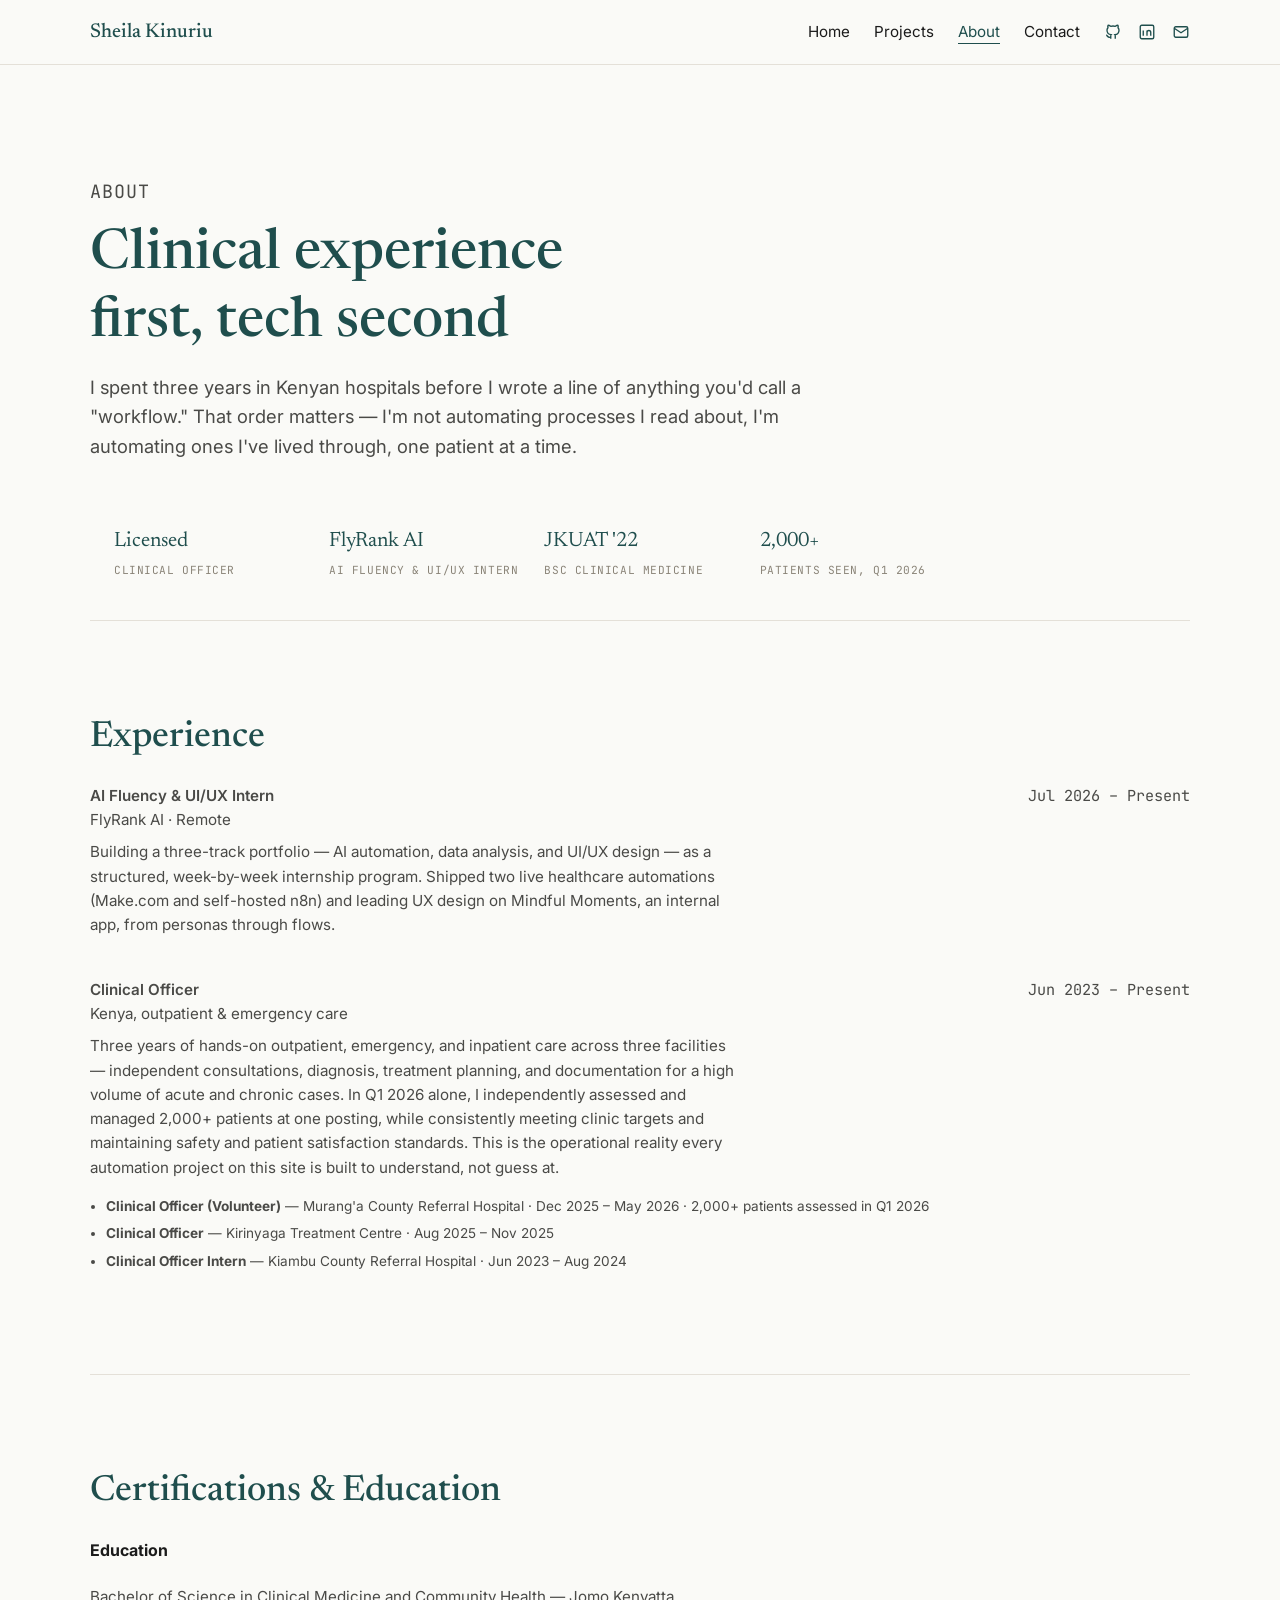
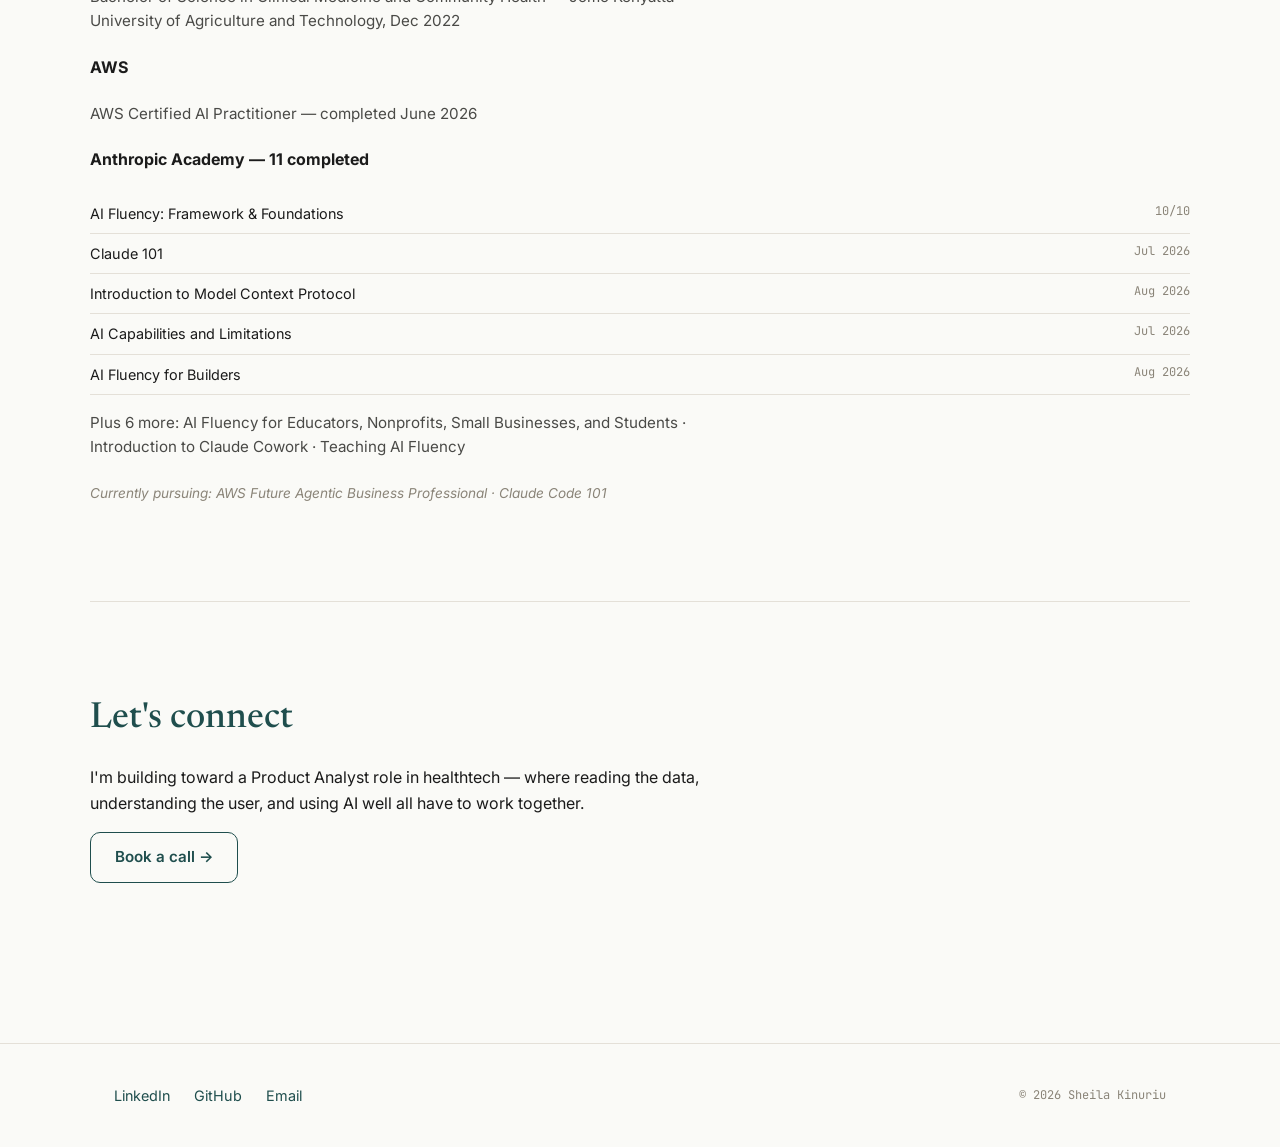
==== about.html @ 369dfc83 "Highlight 2,000+ patients stat on About page" ====
<!DOCTYPE html>
<html lang="en">
<head>
  <meta charset="UTF-8">
  <meta name="viewport" content="width=device-width, initial-scale=1.0">
  <title>About — Sheila Kinuriu</title>
  <meta name="description" content="Licensed Clinical Officer turned Product Analyst in training — building at the intersection of healthcare, data, and AI.">

  <link rel="icon" type="image/svg+xml" href="favicon.svg">

  <link rel="preconnect" href="https://fonts.googleapis.com">
  <link rel="preconnect" href="https://fonts.gstatic.com" crossorigin>
  <link href="https://fonts.googleapis.com/css2?family=Newsreader:ital,wght@0,400;0,500;0,600;1,400&family=Inter:wght@400;500;600&family=JetBrains+Mono:wght@400;500&display=swap" rel="stylesheet">

  <link rel="stylesheet" href="style.css">
</head>
<body>

  <header class="site-header">
    <nav class="nav container">
      <a href="index.html" class="wordmark">Sheila Kinuriu</a>
      <div class="nav-right">
        <ul class="nav-links">
          <li><a href="index.html">Home</a></li>
          <li><a href="projects.html">Projects</a></li>
          <li><a href="about.html" aria-current="page">About</a></li>
          <li><a href="contact.html">Contact</a></li>
        </ul>
        <div class="nav-social">
          <a href="https://github.com/kinuriu" aria-label="GitHub" target="_blank" rel="noopener">
            <svg viewBox="0 0 24 24" fill="none" stroke="currentColor" stroke-width="1.8"><path d="M9 19c-4.3 1.4-4.3-2.5-6-3m12 5v-3.5c0-1 .1-1.4-.5-2 2.8-.3 5.5-1.4 5.5-6a4.6 4.6 0 0 0-1.3-3.2 4.2 4.2 0 0 0-.1-3.2s-1.1-.3-3.5 1.3a12.3 12.3 0 0 0-6.2 0C6.5 2.8 5.4 3.1 5.4 3.1a4.2 4.2 0 0 0-.1 3.2A4.6 4.6 0 0 0 4 9.5c0 4.6 2.7 5.7 5.5 6-.6.6-.6 1.2-.5 2V21"/></svg>
          </a>
          <a href="https://www.linkedin.com/in/sheilanduta/" aria-label="LinkedIn" target="_blank" rel="noopener">
            <svg viewBox="0 0 24 24" fill="none" stroke="currentColor" stroke-width="1.8"><rect x="3" y="3" width="18" height="18" rx="2"/><path d="M7 10v7M7 7v.01M12 17v-4.5a2.5 2.5 0 0 1 5 0V17M12 10v7"/></svg>
          </a>
          <a href="mailto:sheilakinuriu@gmail.com" aria-label="Email">
            <svg viewBox="0 0 24 24" fill="none" stroke="currentColor" stroke-width="1.8"><rect x="3" y="5" width="18" height="14" rx="2"/><path d="m3 7 9 6 9-6"/></svg>
          </a>
        </div>
      </div>
    </nav>
  </header>

  <main>

    <!-- ============ INTRO ============ -->
    <section class="hero container">
      <p class="kicker">About</p>
      <h1>Clinical experience first, tech second</h1>
      <p>I spent three years in Kenyan hospitals before I wrote a line of anything you'd call a "workflow." That order matters — I'm not automating processes I read about, I'm automating ones I've lived through, one patient at a time.</p>
    </section>

    <!-- ============ STAT STRIP ============ -->
    <section class="container">
      <div class="stat-strip">
        <div class="stat-item">
          <p class="stat-value">Licensed</p>
          <p class="stat-label">Clinical Officer</p>
        </div>
        <div class="stat-item">
          <p class="stat-value">FlyRank AI</p>
          <p class="stat-label">AI Fluency &amp; UI/UX Intern</p>
        </div>
        <div class="stat-item">
          <p class="stat-value">JKUAT '22</p>
          <p class="stat-label">BSc Clinical Medicine</p>
        </div>
        <div class="stat-item">
          <p class="stat-value">2,000+</p>
          <p class="stat-label">Patients seen, Q1 2026</p>
        </div>
      </div>
    </section>

    <hr class="section-divider container">

    <!-- ============ EXPERIENCE ============ -->
    <section class="section container" id="experience">
      <h2>Experience</h2>

      <div class="exp-item">
        <div class="exp-header">
          <div>
            <p class="exp-role">AI Fluency &amp; UI/UX Intern</p>
            <p class="exp-org">FlyRank AI · Remote</p>
          </div>
          <p class="exp-dates">Jul 2026 – Present</p>
        </div>
        <p>Building a three-track portfolio — AI automation, data analysis, and UI/UX design — as a structured, week-by-week internship program. Shipped two live healthcare automations (Make.com and self-hosted n8n) and leading UX design on Mindful Moments, an internal app, from personas through flows.</p>
      </div>

      <div class="exp-item">
        <div class="exp-header">
          <div>
            <p class="exp-role">Clinical Officer</p>
            <p class="exp-org">Kenya, outpatient &amp; emergency care</p>
          </div>
          <p class="exp-dates">Jun 2023 – Present</p>
        </div>
        <p>Three years of hands-on outpatient, emergency, and inpatient care across three facilities — independent consultations, diagnosis, treatment planning, and documentation for a high volume of acute and chronic cases. In Q1 2026 alone, I independently assessed and managed 2,000+ patients at one posting, while consistently meeting clinic targets and maintaining safety and patient satisfaction standards. This is the operational reality every automation project on this site is built to understand, not guess at.</p>
        <ul class="exp-postings">
          <li><strong>Clinical Officer (Volunteer)</strong> — Murang'a County Referral Hospital · Dec 2025 – May 2026 · 2,000+ patients assessed in Q1 2026</li>
          <li><strong>Clinical Officer</strong> — Kirinyaga Treatment Centre · Aug 2025 – Nov 2025</li>
          <li><strong>Clinical Officer Intern</strong> — Kiambu County Referral Hospital · Jun 2023 – Aug 2024</li>
        </ul>
      </div>
    </section>

    <hr class="section-divider container">

    <!-- ============ CERTIFICATIONS ============ -->
    <section class="section container" id="certifications">
      <h2>Certifications &amp; Education</h2>

      <div class="case-block">
        <h4>Education</h4>
        <p>Bachelor of Science in Clinical Medicine and Community Health — Jomo Kenyatta University of Agriculture and Technology, Dec 2022</p>
      </div>

      <div class="case-block">
        <h4>AWS</h4>
        <p>AWS Certified AI Practitioner — completed June 2026</p>
      </div>

      <div class="case-block">
        <h4>Anthropic Academy — 11 completed</h4>
        <ul class="cert-list">
          <li><span>AI Fluency: Framework &amp; Foundations</span><span>10/10</span></li>
          <li><span>Claude 101</span><span>Jul 2026</span></li>
          <li><span>Introduction to Model Context Protocol</span><span>Aug 2026</span></li>
          <li><span>AI Capabilities and Limitations</span><span>Jul 2026</span></li>
          <li><span>AI Fluency for Builders</span><span>Aug 2026</span></li>
        </ul>
        <p class="cert-more">Plus 6 more: AI Fluency for Educators, Nonprofits, Small Businesses, and Students · Introduction to Claude Cowork · Teaching AI Fluency</p>
      </div>

      <p class="cert-pending">Currently pursuing: AWS Future Agentic Business Professional · Claude Code 101</p>
    </section>

    <hr class="section-divider container">

    <!-- ============ CONTACT PREVIEW ============ -->
    <section class="section container">
      <h2>Let's connect</h2>
      <p>I'm building toward a Product Analyst role in healthtech — where reading the data, understanding the user, and using AI well all have to work together.</p>
      <a href="contact.html" class="btn btn-secondary" style="margin-top: 1rem;">Book a call →</a>
    </section>

  </main>

  <footer class="site-footer">
    <div class="container">
      <div class="footer-links">
        <a href="https://www.linkedin.com/in/sheilanduta/">LinkedIn</a>
        <a href="https://github.com/kinuriu">GitHub</a>
        <a href="mailto:sheilakinuriu@gmail.com">Email</a>
      </div>
      <span class="footer-note">© 2026 Sheila Kinuriu</span>
    </div>
  </footer>

</body>
</html>
---- style.css ----
/* =========================================================
   1. DESIGN TOKENS
   These are the "decide once" values from the identity kit.
   Every color, font, and spacing value used anywhere on the
   site should trace back to one of these. If you ever want
   to retheme, you only touch this block.
   ========================================================= */
:root {
  /* Color */
  --color-main:     #1F4E4D; /* Deep Clinical Teal — headings, links, key UI */
  --color-text:      #1B1B1B; /* near-black, warm — body text */
  --color-bg:        #FAFAF7; /* near-white, warm — page background, cards */
  --color-accent:    #C9A227; /* Muted Gold — ONE thing at a time, never a fill */
  --color-divider:   #E4E0D8; /* warm grey — borders, dividers */
  --color-bg-raised: #FFFFFF; /* slightly lifted surface for cards on --color-bg */

  /* Type */
  --font-heading: 'Newsreader', Georgia, serif;
  --font-body:    'Inter', -apple-system, sans-serif;
  --font-mono:    'JetBrains Mono', monospace;

  /* Spacing scale (multiples of 4px keeps rhythm consistent) */
  --space-1: 0.5rem;
  --space-2: 1rem;
  --space-3: 1.5rem;
  --space-4: 2.5rem;
  --space-5: 4rem;
  --space-6: 6rem;

  /* Layout */
  --max-width: 1100px;
  --radius: 10px;
}

/* =========================================================
   2. RESET
   A small reset, not a framework reset — just enough to stop
   browsers' default spacing/sizing from fighting the tokens.
   ========================================================= */
* {
  box-sizing: border-box;
}

html {
  scroll-behavior: smooth;
}

body, h1, h2, h3, p, ul, figure {
  margin: 0;
}

img {
  max-width: 100%;
  display: block;
}

ul {
  padding: 0;
  list-style: none;
}

a {
  color: inherit;
  text-decoration: none;
}

/* Respect users who've asked for less motion */
@media (prefers-reduced-motion: reduce) {
  html {
    scroll-behavior: auto;
  }
  * {
    animation: none !important;
    transition: none !important;
  }
}

/* =========================================================
   3. BASE TYPOGRAPHY
   ========================================================= */
body {
  font-family: var(--font-body);
  color: var(--color-text);
  background: var(--color-bg);
  line-height: 1.6;
  font-size: 1rem;
}

h1, h2, h3 {
  font-family: var(--font-heading);
  color: var(--color-main);
  line-height: 1.2;
  font-weight: 500;
}

h1 {
  font-size: clamp(2.25rem, 5vw, 3.5rem);
}

h2 {
  font-size: clamp(1.5rem, 3vw, 2.25rem);
  margin-bottom: var(--space-3);
}

h3 {
  font-size: 1.25rem;
  margin-bottom: var(--space-1);
}

p {
  max-width: 65ch; /* keeps body text readable, never full-bleed */
}

/* The mono face is used sparingly, per the identity kit:
   data labels, kickers, status text — never full paragraphs. */
.kicker {
  font-family: var(--font-mono);
  font-size: 0.75rem;
  letter-spacing: 0.06em;
  text-transform: uppercase;
  color: var(--color-main);
}

/* =========================================================
   4. LAYOUT HELPERS
   ========================================================= */
.container {
  max-width: var(--max-width);
  margin: 0 auto;
  padding: 0 var(--space-3);
}

.section {
  padding: var(--space-6) 0;
}

.section-divider {
  border: none;
  border-top: 1px solid var(--color-divider);
}

/* =========================================================
   5. NAV
   ========================================================= */
.site-header {
  border-bottom: 1px solid var(--color-divider);
  background: var(--color-bg);
}

.nav {
  display: flex;
  align-items: center;
  justify-content: space-between;
  padding: var(--space-2) 0;
  flex-wrap: wrap;
  gap: var(--space-2);
}

.nav-right {
  display: flex;
  align-items: center;
  gap: var(--space-3);
  flex-wrap: wrap;
}

.nav-social {
  display: flex;
  align-items: center;
  gap: var(--space-2);
}

.nav-social a {
  color: var(--color-main);
  display: inline-flex;
  transition: color 0.15s ease;
}

.nav-social a:hover,
.nav-social a:focus-visible {
  color: var(--color-accent);
}

.nav-social svg {
  width: 18px;
  height: 18px;
}

.wordmark {
  font-family: var(--font-heading);
  font-weight: 500;
  font-size: 1.25rem;
  color: var(--color-main);
}

.nav-links {
  display: flex;
  gap: var(--space-3);
  flex-wrap: wrap;
}

.nav-links a {
  font-size: 0.95rem;
  padding-bottom: 2px;
  border-bottom: 1px solid transparent;
  transition: border-color 0.15s ease;
}

.nav-links a:hover,
.nav-links a:focus-visible {
  border-bottom-color: var(--color-accent);
}

.nav-links a[aria-current="page"] {
  color: var(--color-main);
  border-bottom-color: var(--color-main);
}

/* =========================================================
   6. BUTTONS / CTAs
   The main color does the work here — gold is reserved for
   the one-at-a-time accent, never a button fill.
   ========================================================= */
.btn {
  display: inline-flex;
  align-items: center;
  gap: var(--space-1);
  font-family: var(--font-body);
  font-weight: 600;
  font-size: 0.95rem;
  padding: 0.75rem 1.5rem;
  border-radius: var(--radius);
  border: 1px solid var(--color-main);
  transition: background-color 0.15s ease, color 0.15s ease;
}

.btn-primary {
  background: var(--color-main);
  color: var(--color-bg);
}

.btn-primary:hover,
.btn-primary:focus-visible {
  background: #163938; /* slightly darker teal, no new token needed */
}

.btn-secondary {
  background: transparent;
  color: var(--color-main);
}

.btn-secondary:hover,
.btn-secondary:focus-visible {
  background: var(--color-divider);
}

/* =========================================================
   7. CARDS
   ========================================================= */
.card {
  background: var(--color-bg-raised);
  border: 1px solid var(--color-divider);
  border-radius: var(--radius);
  padding: var(--space-3);
  display: flex;
  flex-direction: column;
  gap: var(--space-1);
  height: 100%;
}

.card h3 {
  color: var(--color-text);
}

.card p {
  color: #4A4A47;
  font-size: 0.95rem;
}

.card-link {
  margin-top: auto;
  font-weight: 600;
  color: var(--color-main);
  font-size: 0.9rem;
}

.card-link::after {
  content: " →";
}

/* =========================================================
   8. STATUS PILLS
   The one recurring "signature" device on the site: an honest,
   clinical-looking status readout on every project, in mono.
   ========================================================= */
.status {
  display: inline-flex;
  align-items: center;
  gap: 0.4em;
  font-family: var(--font-mono);
  font-size: 0.7rem;
  letter-spacing: 0.06em;
  text-transform: uppercase;
}

.status::before {
  content: "";
  width: 7px;
  height: 7px;
  border-radius: 50%;
}

.status-live {
  color: var(--color-main);
}
.status-live::before {
  background: var(--color-main);
}

.status-progress {
  color: #8A8478;
}
.status-progress::before {
  background: #C7C1B4;
}

/* =========================================================
   9. PROJECT TRACKS
   Each track pairs its "what/why" with the actual proof —
   context on the left, the live card on the right. Keeps the
   homepage from saying the same thing twice.
   ========================================================= */
.section-intro {
  color: #4A4A47;
  max-width: 60ch;
  margin-bottom: var(--space-4);
}

.track {
  display: grid;
  grid-template-columns: 1fr 1.3fr;
  gap: var(--space-4);
  align-items: start;
  padding: var(--space-3) 0;
}

.track-header h3 {
  color: var(--color-main);
}

.track-header p {
  color: #4A4A47;
  font-size: 0.95rem;
}

.track-divider {
  border: none;
  border-top: 1px solid var(--color-divider);
}

.track-cards {
  display: flex;
  flex-direction: column;
  gap: var(--space-2);
}

.track-cards .card {
  height: auto;
}

@media (max-width: 800px) {
  .track {
    grid-template-columns: 1fr;
  }
}

/* =========================================================
   9b. CASE STUDY BLOCKS
   Used on individual project pages (e.g. ai-fluency.html) to
   break a case study into scannable problem/approach/outcome
   chunks instead of one long paragraph.
   ========================================================= */
.case-grid {
  display: grid;
  grid-template-columns: 1fr 1fr;
  gap: var(--space-3);
  margin: var(--space-3) 0 var(--space-3);
}

.case-block h3 {
  font-size: 1.05rem;
}

.case-block p {
  color: #4A4A47;
  font-size: 0.95rem;
}

.case-stack {
  font-size: 0.9rem;
  color: #4A4A47;
  margin-bottom: var(--space-3);
}

@media (max-width: 800px) {
  .case-grid {
    grid-template-columns: 1fr;
  }
}

/* =========================================================
   9c. ABOUT PAGE: STATS, EXPERIENCE, CERTIFICATIONS
   ========================================================= */
.stat-strip {
  display: grid;
  grid-template-columns: repeat(5, 1fr);
  gap: var(--space-3);
  padding-bottom: var(--space-4);
}

.stat-value {
  font-family: var(--font-heading);
  font-size: 1.3rem;
  color: var(--color-main);
  margin-bottom: 0.2rem;
}

.stat-label {
  font-family: var(--font-mono);
  font-size: 0.7rem;
  letter-spacing: 0.05em;
  text-transform: uppercase;
  color: #8A8478;
}

@media (max-width: 900px) {
  .stat-strip {
    grid-template-columns: repeat(3, 1fr);
    row-gap: var(--space-3);
  }
}

@media (max-width: 560px) {
  .stat-strip {
    grid-template-columns: repeat(2, 1fr);
  }
}

.exp-item {
  margin-bottom: var(--space-4);
}

.exp-item:last-child {
  margin-bottom: 0;
}

.exp-header {
  display: flex;
  justify-content: space-between;
  align-items: baseline;
  flex-wrap: wrap;
  gap: var(--space-1);
  margin-bottom: var(--space-1);
}

.exp-role {
  font-weight: 600;
  color: var(--color-text);
}

.exp-org {
  font-size: 0.9rem;
  color: var(--color-main);
}

.exp-dates {
  font-family: var(--font-mono);
  font-size: 0.75rem;
  color: #8A8478;
  white-space: nowrap;
}

.exp-item p {
  color: #4A4A47;
  font-size: 0.95rem;
}

.exp-postings {
  margin-top: var(--space-2);
  padding-left: var(--space-2);
  font-size: 0.85rem;
  color: #4A4A47;
}

.exp-postings li {
  list-style: disc;
  margin-bottom: 0.35rem;
}

.cert-list {
  margin-top: var(--space-1);
}

.cert-list li {
  display: flex;
  justify-content: space-between;
  gap: var(--space-2);
  padding: 0.5rem 0;
  border-bottom: 1px solid var(--color-divider);
  font-size: 0.9rem;
}

.cert-list li span:last-child {
  font-family: var(--font-mono);
  font-size: 0.75rem;
  color: #8A8478;
  white-space: nowrap;
}

.cert-more {
  font-size: 0.85rem;
  color: #8A8478;
  margin-top: var(--space-2);
}

.cert-pending {
  font-size: 0.85rem;
  color: #8A8478;
  font-style: italic;
  margin-top: var(--space-3);
}

/* =========================================================
   10. GRID
   ========================================================= */
.grid-3 {
  display: grid;
  grid-template-columns: repeat(3, 1fr);
  gap: var(--space-3);
}

@media (max-width: 800px) {
  .grid-3 {
    grid-template-columns: 1fr;
  }
}

/* =========================================================
   10. HERO
   ========================================================= */
.hero {
  padding: var(--space-6) 0 var(--space-5);
  text-align: left;
}

.hero .kicker {
  margin-bottom: var(--space-2);
}

.hero h1 {
  max-width: 16ch;
}

.hero p {
  margin-top: var(--space-2);
  font-size: 1.15rem;
  color: #4A4A47;
}

.hero-cta {
  margin-top: var(--space-3);
  display: flex;
  gap: var(--space-2);
  flex-wrap: wrap;
}

/* Subtle entrance motion — the site-wide prefers-reduced-motion
   rule in section 2 already disables all animation for anyone
   who's asked for less, so this needs no separate fallback. */
@keyframes fade-up {
  from {
    opacity: 0;
    transform: translateY(14px);
  }
  to {
    opacity: 1;
    transform: none;
  }
}

.hero .kicker,
.hero h1,
.hero p,
.hero-cta {
  animation: fade-up 0.7s ease both;
}

.hero h1   { animation-delay: 0.08s; }
.hero p    { animation-delay: 0.18s; }
.hero-cta  { animation-delay: 0.28s; }

/* =========================================================
   11. FOOTER
   ========================================================= */
.site-footer {
  border-top: 1px solid var(--color-divider);
  padding: var(--space-4) 0;
  margin-top: var(--space-5);
}

.site-footer .container {
  display: flex;
  justify-content: space-between;
  align-items: center;
  flex-wrap: wrap;
  gap: var(--space-2);
}

.footer-links {
  display: flex;
  gap: var(--space-3);
}

.footer-links a {
  font-size: 0.9rem;
  color: var(--color-main);
}

.footer-note {
  font-family: var(--font-mono);
  font-size: 0.75rem;
  color: #8A8478;
}

/* Keyboard focus should always be visible — accessibility floor */
a:focus-visible,
button:focus-visible {
  outline: 2px solid var(--color-accent);
  outline-offset: 2px;
}
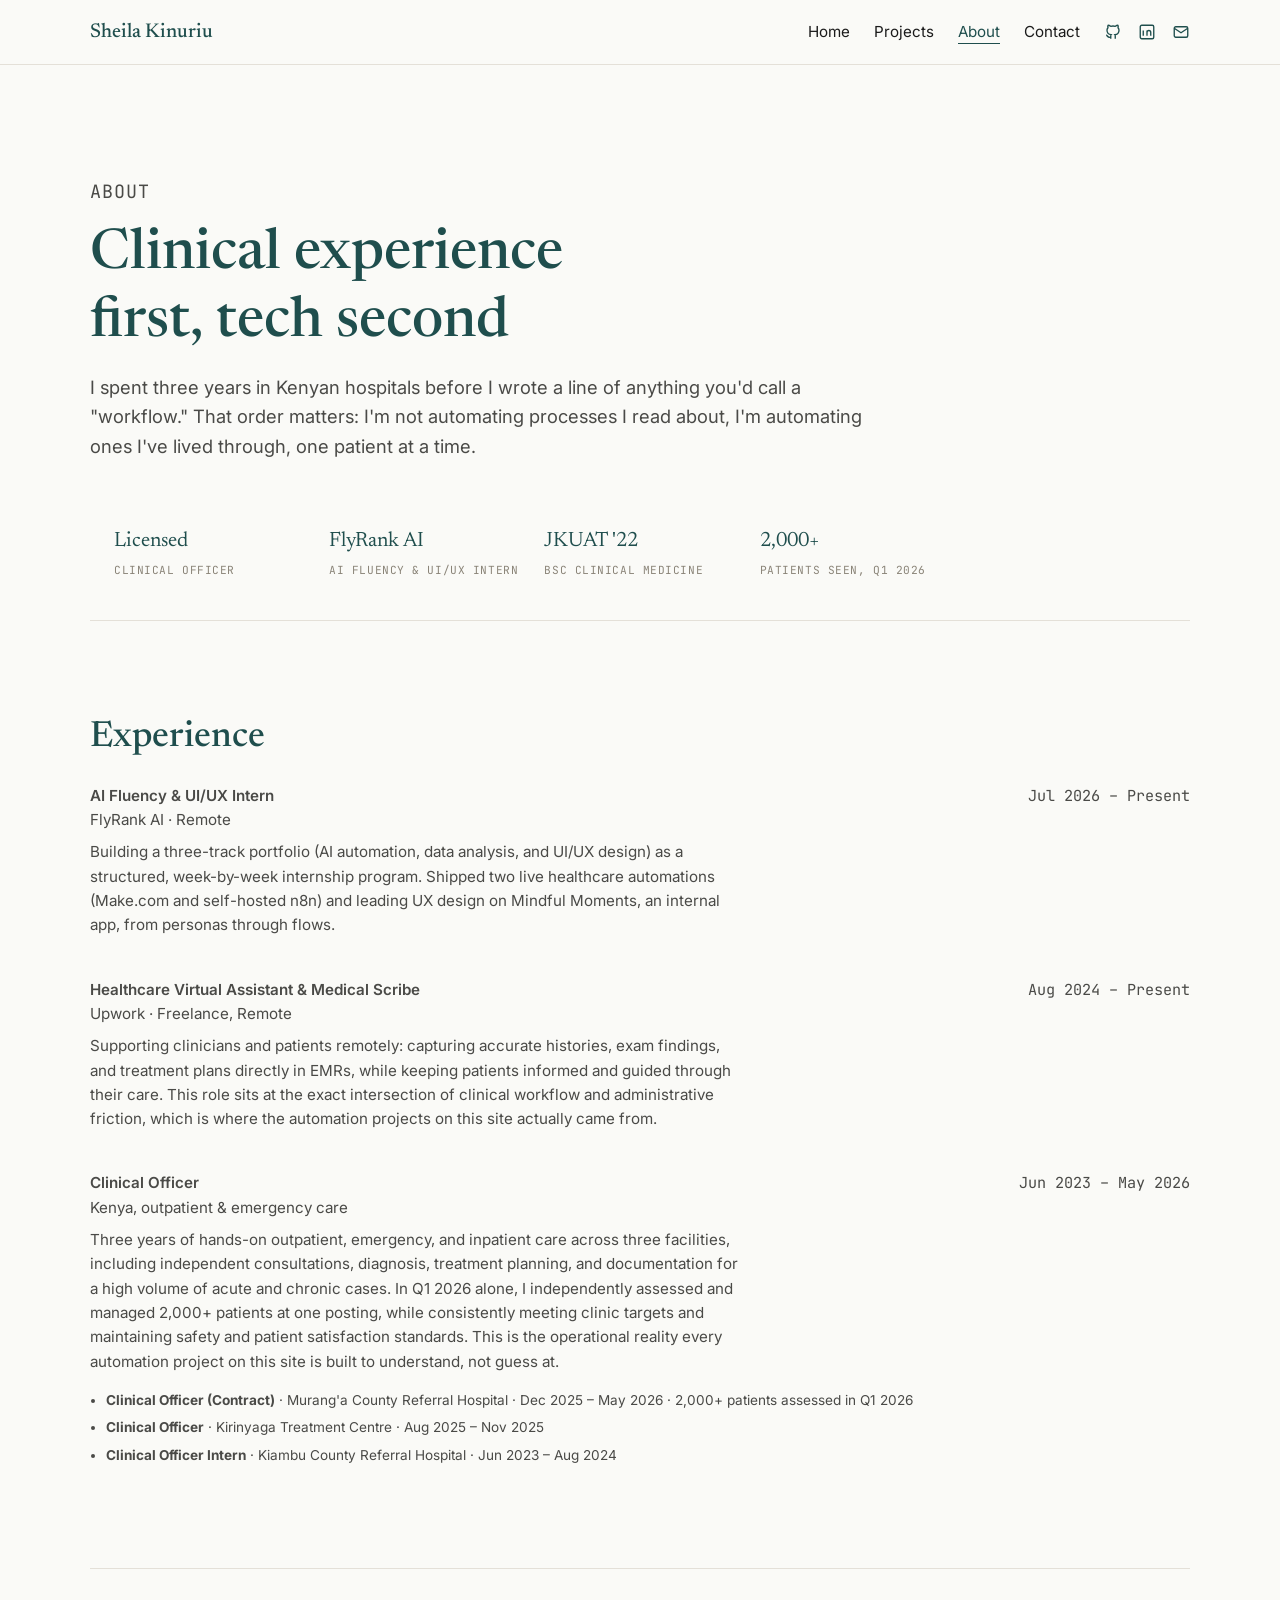
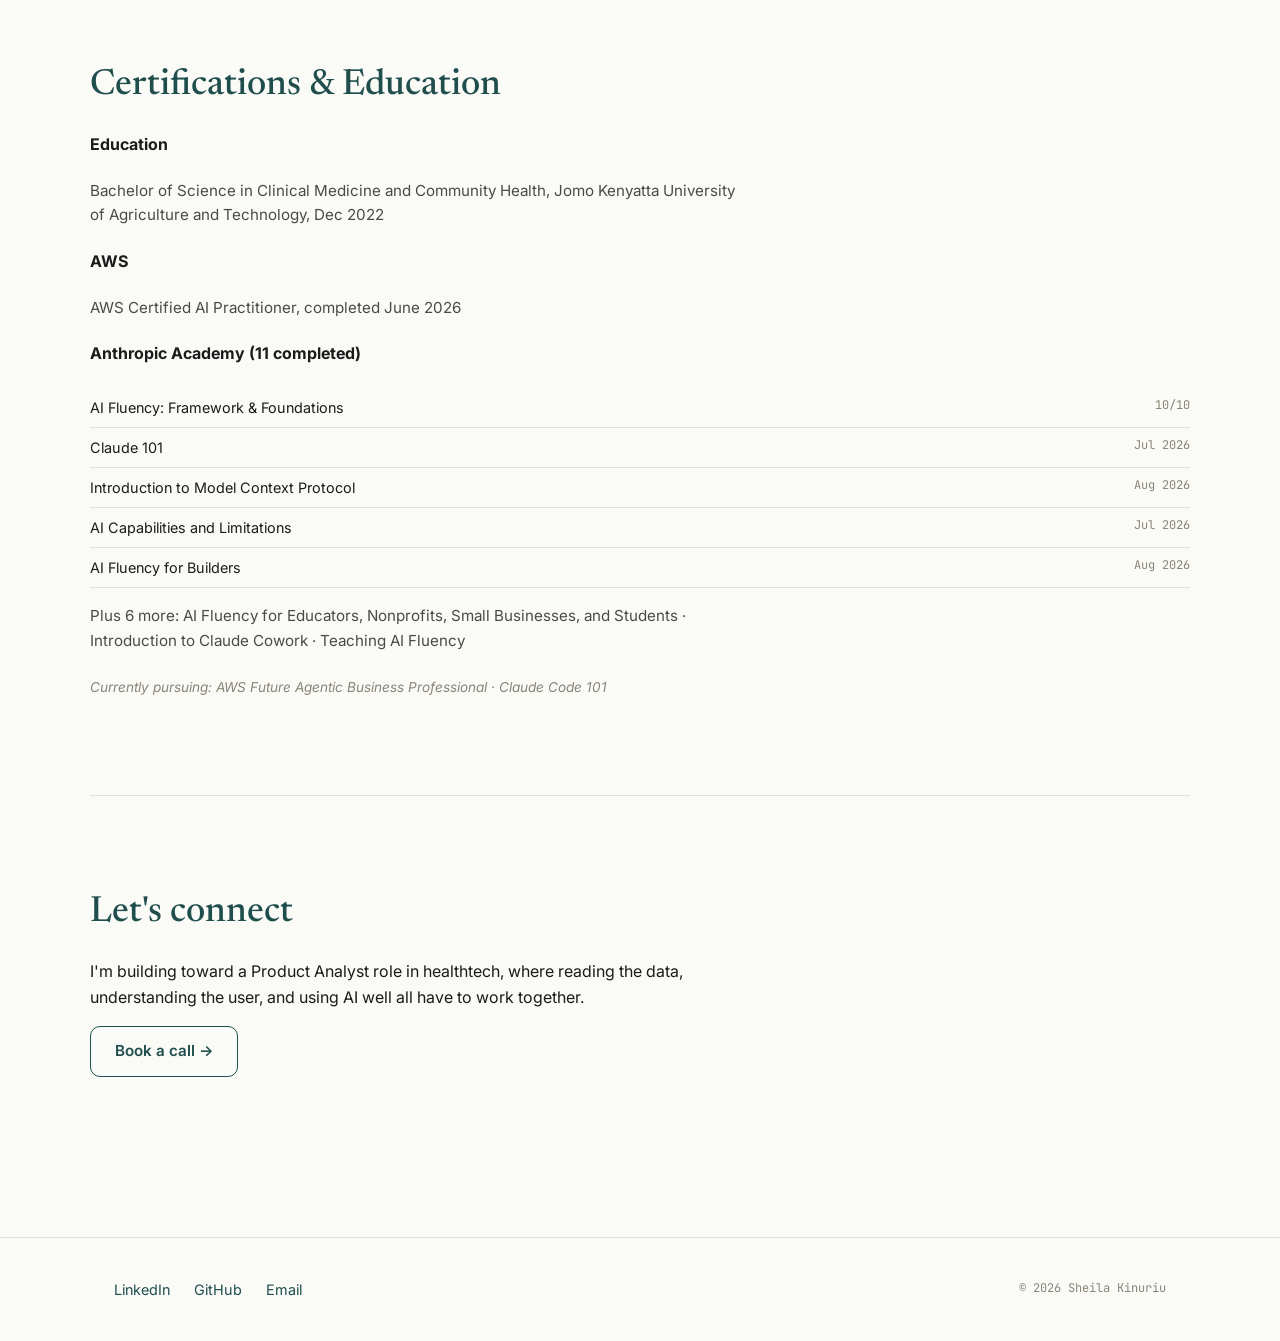
==== commit a06dc53e: "Add Upwork experience, remove em-dashes site-wide, replace subtle hero fade with line-draw animation" ====
--- a/about.html
+++ b/about.html
@@ -3,8 +3,8 @@
 <head>
   <meta charset="UTF-8">
   <meta name="viewport" content="width=device-width, initial-scale=1.0">
-  <title>About — Sheila Kinuriu</title>
-  <meta name="description" content="Licensed Clinical Officer turned Product Analyst in training — building at the intersection of healthcare, data, and AI.">
+  <title>About · Sheila Kinuriu</title>
+  <meta name="description" content="Licensed Clinical Officer turned Product Analyst in training, building at the intersection of healthcare, data, and AI.">
 
   <link rel="icon" type="image/svg+xml" href="favicon.svg">
 
@@ -47,7 +47,7 @@
     <section class="hero container">
       <p class="kicker">About</p>
       <h1>Clinical experience first, tech second</h1>
-      <p>I spent three years in Kenyan hospitals before I wrote a line of anything you'd call a "workflow." That order matters — I'm not automating processes I read about, I'm automating ones I've lived through, one patient at a time.</p>
+      <p>I spent three years in Kenyan hospitals before I wrote a line of anything you'd call a "workflow." That order matters: I'm not automating processes I read about, I'm automating ones I've lived through, one patient at a time.</p>
     </section>
 
     <!-- ============ STAT STRIP ============ -->
@@ -86,7 +86,18 @@
           </div>
           <p class="exp-dates">Jul 2026 – Present</p>
         </div>
-        <p>Building a three-track portfolio — AI automation, data analysis, and UI/UX design — as a structured, week-by-week internship program. Shipped two live healthcare automations (Make.com and self-hosted n8n) and leading UX design on Mindful Moments, an internal app, from personas through flows.</p>
+        <p>Building a three-track portfolio (AI automation, data analysis, and UI/UX design) as a structured, week-by-week internship program. Shipped two live healthcare automations (Make.com and self-hosted n8n) and leading UX design on Mindful Moments, an internal app, from personas through flows.</p>
+      </div>
+
+      <div class="exp-item">
+        <div class="exp-header">
+          <div>
+            <p class="exp-role">Healthcare Virtual Assistant &amp; Medical Scribe</p>
+            <p class="exp-org">Upwork · Freelance, Remote</p>
+          </div>
+          <p class="exp-dates">Aug 2024 – Present</p>
+        </div>
+        <p>Supporting clinicians and patients remotely: capturing accurate histories, exam findings, and treatment plans directly in EMRs, while keeping patients informed and guided through their care. This role sits at the exact intersection of clinical workflow and administrative friction, which is where the automation projects on this site actually came from.</p>
       </div>
 
       <div class="exp-item">
@@ -95,13 +106,13 @@
             <p class="exp-role">Clinical Officer</p>
             <p class="exp-org">Kenya, outpatient &amp; emergency care</p>
           </div>
-          <p class="exp-dates">Jun 2023 – Present</p>
+          <p class="exp-dates">Jun 2023 – May 2026</p>
         </div>
-        <p>Three years of hands-on outpatient, emergency, and inpatient care across three facilities — independent consultations, diagnosis, treatment planning, and documentation for a high volume of acute and chronic cases. In Q1 2026 alone, I independently assessed and managed 2,000+ patients at one posting, while consistently meeting clinic targets and maintaining safety and patient satisfaction standards. This is the operational reality every automation project on this site is built to understand, not guess at.</p>
+        <p>Three years of hands-on outpatient, emergency, and inpatient care across three facilities, including independent consultations, diagnosis, treatment planning, and documentation for a high volume of acute and chronic cases. In Q1 2026 alone, I independently assessed and managed 2,000+ patients at one posting, while consistently meeting clinic targets and maintaining safety and patient satisfaction standards. This is the operational reality every automation project on this site is built to understand, not guess at.</p>
         <ul class="exp-postings">
-          <li><strong>Clinical Officer (Volunteer)</strong> — Murang'a County Referral Hospital · Dec 2025 – May 2026 · 2,000+ patients assessed in Q1 2026</li>
-          <li><strong>Clinical Officer</strong> — Kirinyaga Treatment Centre · Aug 2025 – Nov 2025</li>
-          <li><strong>Clinical Officer Intern</strong> — Kiambu County Referral Hospital · Jun 2023 – Aug 2024</li>
+          <li><strong>Clinical Officer (Contract)</strong> · Murang'a County Referral Hospital · Dec 2025 – May 2026 · 2,000+ patients assessed in Q1 2026</li>
+          <li><strong>Clinical Officer</strong> · Kirinyaga Treatment Centre · Aug 2025 – Nov 2025</li>
+          <li><strong>Clinical Officer Intern</strong> · Kiambu County Referral Hospital · Jun 2023 – Aug 2024</li>
         </ul>
       </div>
     </section>
@@ -114,16 +125,16 @@
 
       <div class="case-block">
         <h4>Education</h4>
-        <p>Bachelor of Science in Clinical Medicine and Community Health — Jomo Kenyatta University of Agriculture and Technology, Dec 2022</p>
+        <p>Bachelor of Science in Clinical Medicine and Community Health, Jomo Kenyatta University of Agriculture and Technology, Dec 2022</p>
       </div>
 
       <div class="case-block">
         <h4>AWS</h4>
-        <p>AWS Certified AI Practitioner — completed June 2026</p>
+        <p>AWS Certified AI Practitioner, completed June 2026</p>
       </div>
 
       <div class="case-block">
-        <h4>Anthropic Academy — 11 completed</h4>
+        <h4>Anthropic Academy (11 completed)</h4>
         <ul class="cert-list">
           <li><span>AI Fluency: Framework &amp; Foundations</span><span>10/10</span></li>
           <li><span>Claude 101</span><span>Jul 2026</span></li>
@@ -142,7 +153,7 @@
     <!-- ============ CONTACT PREVIEW ============ -->
     <section class="section container">
       <h2>Let's connect</h2>
-      <p>I'm building toward a Product Analyst role in healthtech — where reading the data, understanding the user, and using AI well all have to work together.</p>
+      <p>I'm building toward a Product Analyst role in healthtech, where reading the data, understanding the user, and using AI well all have to work together.</p>
       <a href="contact.html" class="btn btn-secondary" style="margin-top: 1rem;">Book a call →</a>
     </section>
 
--- a/style.css
+++ b/style.css
@@ -573,9 +573,21 @@
   flex-wrap: wrap;
 }
 
-/* Subtle entrance motion — the site-wide prefers-reduced-motion
-   rule in section 2 already disables all animation for anyone
-   who's asked for less, so this needs no separate fallback. */
+/* Entrance motion. The site-wide prefers-reduced-motion rule in
+   section 2 disables all animation for anyone who's asked for
+   less; the block at the bottom of this section makes sure that
+   also leaves the line/dot looking finished, not stuck mid-draw. */
+.hero .kicker,
+.hero h1,
+.hero p,
+.hero-cta {
+  animation: fade-up 0.6s ease both;
+}
+
+.hero h1   { animation-delay: 0.05s; }
+.hero p    { animation-delay: 0.55s; }
+.hero-cta  { animation-delay: 0.75s; }
+
 @keyframes fade-up {
   from {
     opacity: 0;
@@ -587,16 +599,39 @@
   }
 }
 
-.hero .kicker,
-.hero h1,
-.hero p,
-.hero-cta {
-  animation: fade-up 0.7s ease both;
-}
-
-.hero h1   { animation-delay: 0.08s; }
-.hero p    { animation-delay: 0.18s; }
-.hero-cta  { animation-delay: 0.28s; }
+.hero-line {
+  display: block;
+  margin: var(--space-2) 0 var(--space-1);
+}
+
+.hero-line-path {
+  stroke-dasharray: 100;
+  stroke-dashoffset: 100;
+  animation: draw-line 0.5s ease forwards;
+  animation-delay: 0.15s;
+}
+
+.hero-dot {
+  opacity: 0;
+  transform-origin: center;
+  animation: pop-dot 0.4s ease forwards;
+  animation-delay: 0.6s;
+}
+
+@keyframes draw-line {
+  to { stroke-dashoffset: 0; }
+}
+
+@keyframes pop-dot {
+  0%   { opacity: 0; transform: scale(0); }
+  60%  { opacity: 1; transform: scale(1.4); }
+  100% { opacity: 1; transform: scale(1); }
+}
+
+@media (prefers-reduced-motion: reduce) {
+  .hero-line-path { stroke-dashoffset: 0 !important; }
+  .hero-dot { opacity: 1 !important; transform: scale(1) !important; }
+}
 
 /* =========================================================
    11. FOOTER
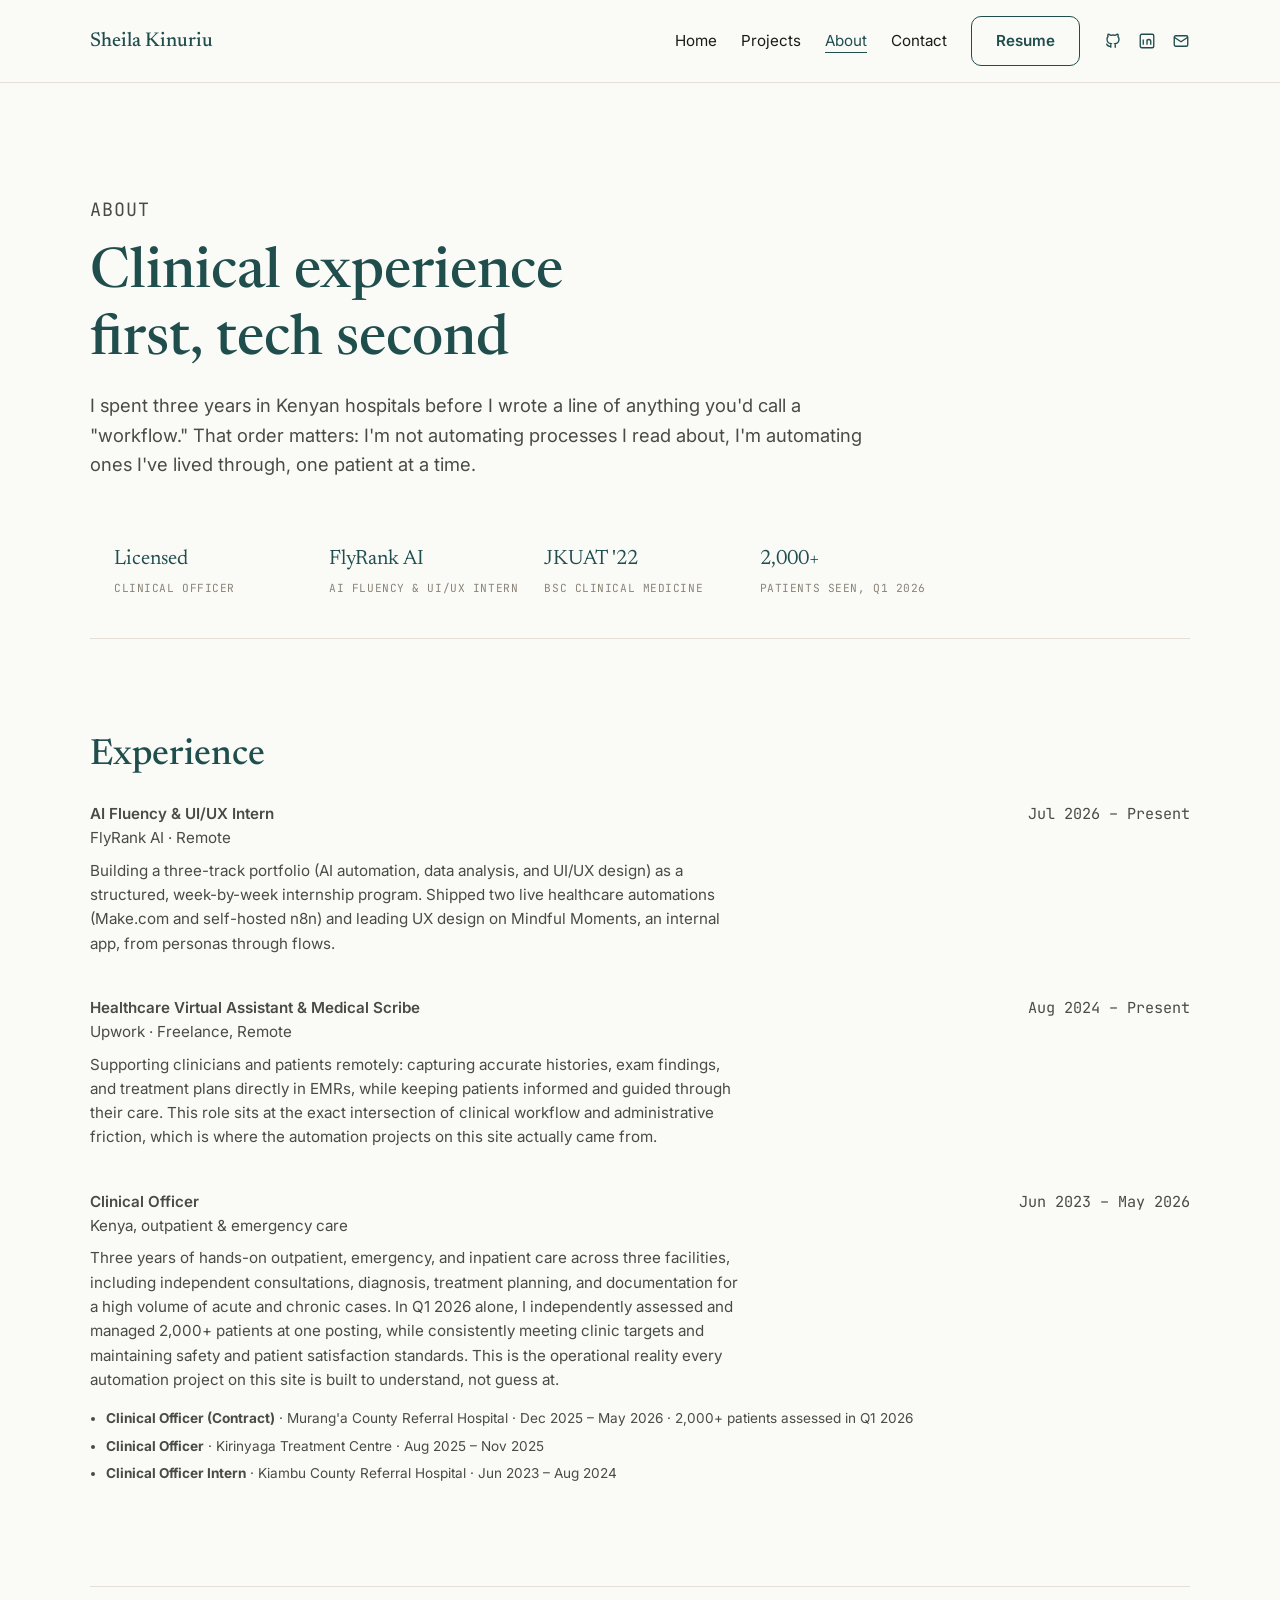
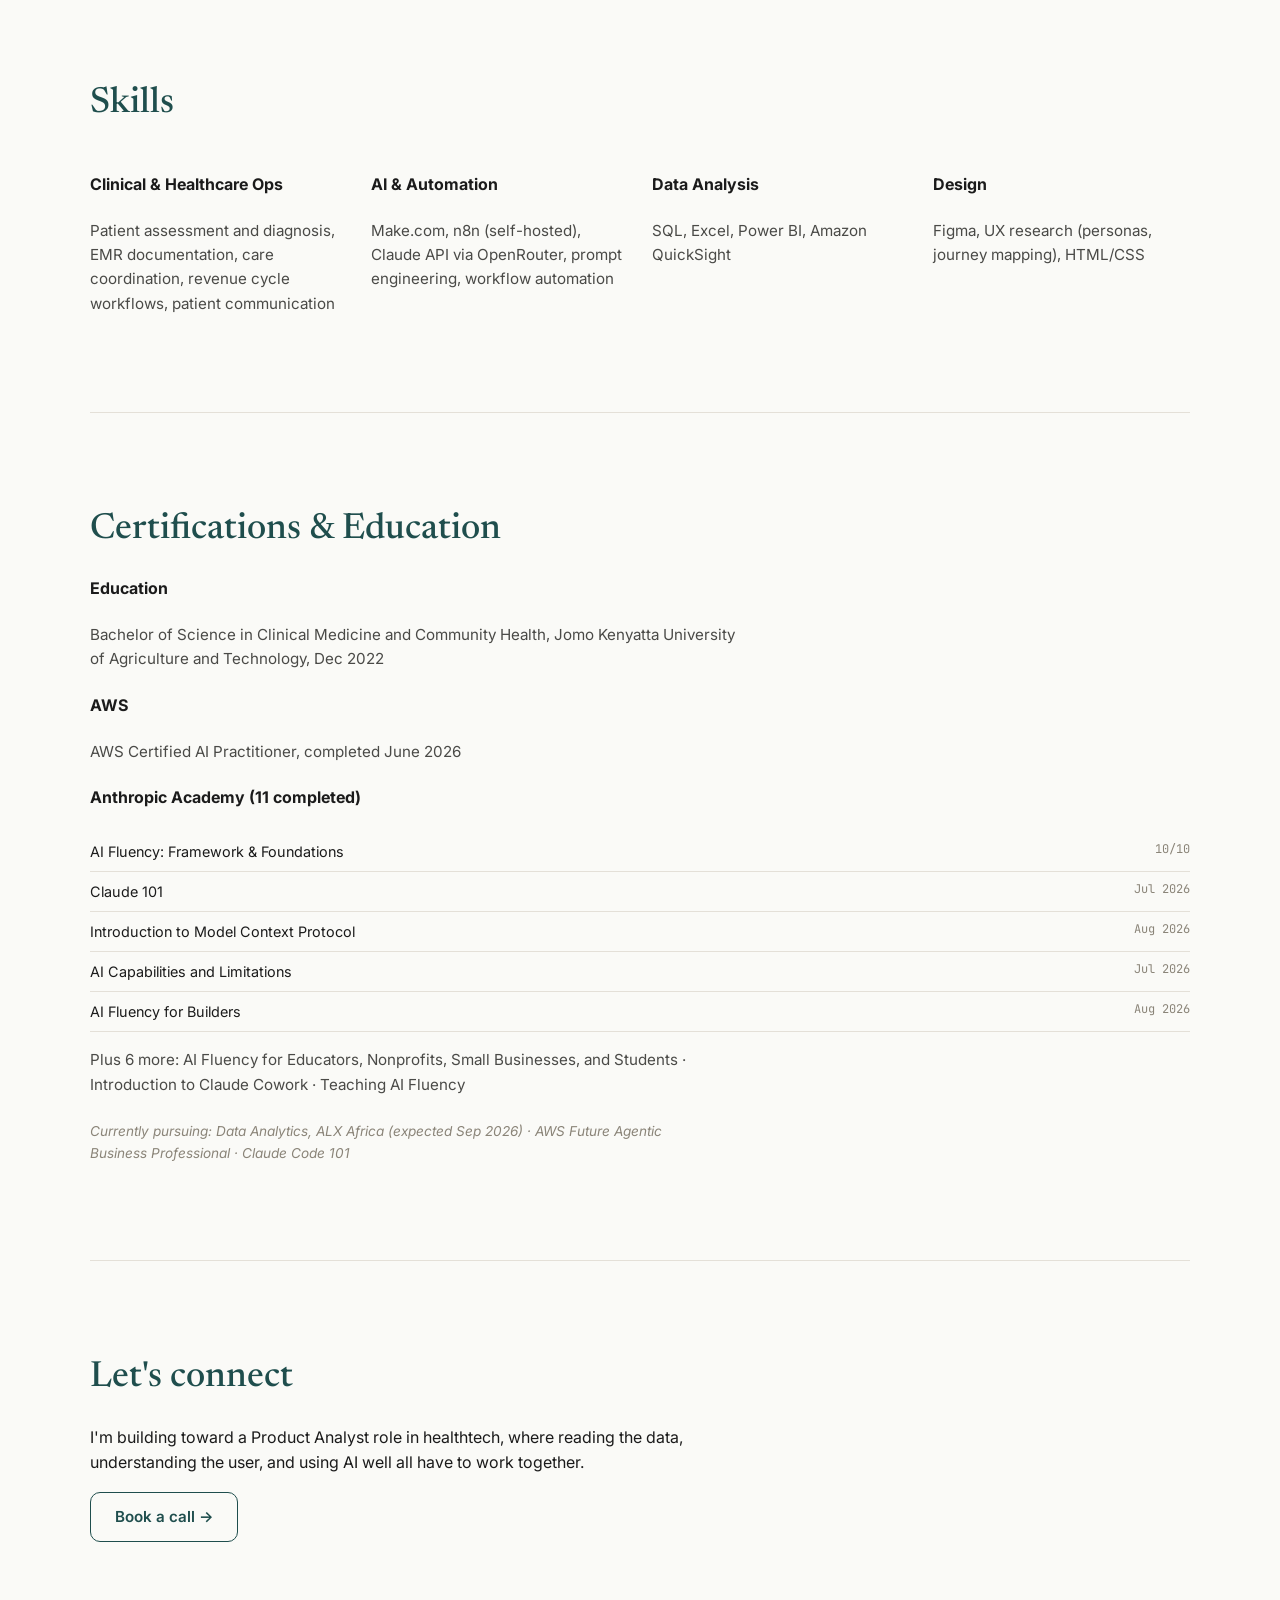
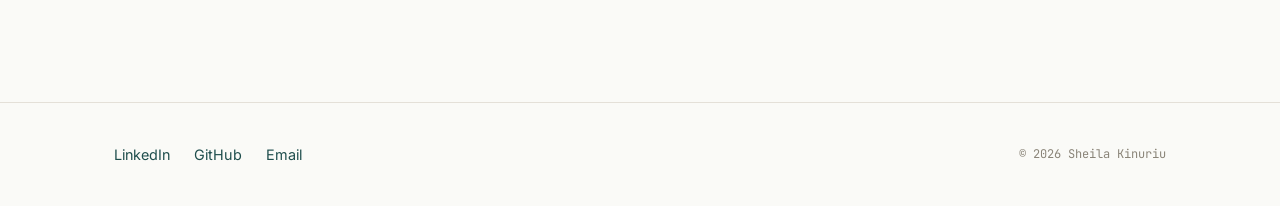
==== commit ce2f314b: "Add SQL, Excel, Power BI skills and ALX Africa certification" ====
--- a/about.html
+++ b/about.html
@@ -26,6 +26,7 @@
           <li><a href="about.html" aria-current="page">About</a></li>
           <li><a href="contact.html">Contact</a></li>
         </ul>
+        <a href="Sheila_Kinuriu_CV.pdf" class="btn btn-secondary nav-cv" target="_blank" rel="noopener">Resume</a>
         <div class="nav-social">
           <a href="https://github.com/kinuriu" aria-label="GitHub" target="_blank" rel="noopener">
             <svg viewBox="0 0 24 24" fill="none" stroke="currentColor" stroke-width="1.8"><path d="M9 19c-4.3 1.4-4.3-2.5-6-3m12 5v-3.5c0-1 .1-1.4-.5-2 2.8-.3 5.5-1.4 5.5-6a4.6 4.6 0 0 0-1.3-3.2 4.2 4.2 0 0 0-.1-3.2s-1.1-.3-3.5 1.3a12.3 12.3 0 0 0-6.2 0C6.5 2.8 5.4 3.1 5.4 3.1a4.2 4.2 0 0 0-.1 3.2A4.6 4.6 0 0 0 4 9.5c0 4.6 2.7 5.7 5.5 6-.6.6-.6 1.2-.5 2V21"/></svg>
@@ -119,6 +120,31 @@
 
     <hr class="section-divider container">
 
+    <!-- ============ SKILLS ============ -->
+    <section class="section container" id="skills">
+      <h2>Skills</h2>
+      <div class="skills-grid">
+        <div class="case-block">
+          <h4>Clinical &amp; Healthcare Ops</h4>
+          <p>Patient assessment and diagnosis, EMR documentation, care coordination, revenue cycle workflows, patient communication</p>
+        </div>
+        <div class="case-block">
+          <h4>AI &amp; Automation</h4>
+          <p>Make.com, n8n (self-hosted), Claude API via OpenRouter, prompt engineering, workflow automation</p>
+        </div>
+        <div class="case-block">
+          <h4>Data Analysis</h4>
+          <p>SQL, Excel, Power BI, Amazon QuickSight</p>
+        </div>
+        <div class="case-block">
+          <h4>Design</h4>
+          <p>Figma, UX research (personas, journey mapping), HTML/CSS</p>
+        </div>
+      </div>
+    </section>
+
+    <hr class="section-divider container">
+
     <!-- ============ CERTIFICATIONS ============ -->
     <section class="section container" id="certifications">
       <h2>Certifications &amp; Education</h2>
@@ -145,7 +171,7 @@
         <p class="cert-more">Plus 6 more: AI Fluency for Educators, Nonprofits, Small Businesses, and Students · Introduction to Claude Cowork · Teaching AI Fluency</p>
       </div>
 
-      <p class="cert-pending">Currently pursuing: AWS Future Agentic Business Professional · Claude Code 101</p>
+      <p class="cert-pending">Currently pursuing: Data Analytics, ALX Africa (expected Sep 2026) · AWS Future Agentic Business Professional · Claude Code 101</p>
     </section>
 
     <hr class="section-divider container">
--- a/style.css
+++ b/style.css
@@ -183,6 +183,11 @@
 .nav-social svg {
   width: 18px;
   height: 18px;
+}
+
+.nav-cv {
+  padding: 0.4rem 0.9rem;
+  font-size: 0.85rem;
 }
 
 .wordmark {
@@ -529,6 +534,12 @@
   margin-top: var(--space-3);
 }
 
+.skills-grid {
+  display: grid;
+  grid-template-columns: repeat(auto-fit, minmax(200px, 1fr));
+  gap: var(--space-3);
+}
+
 /* =========================================================
    10. GRID
    ========================================================= */
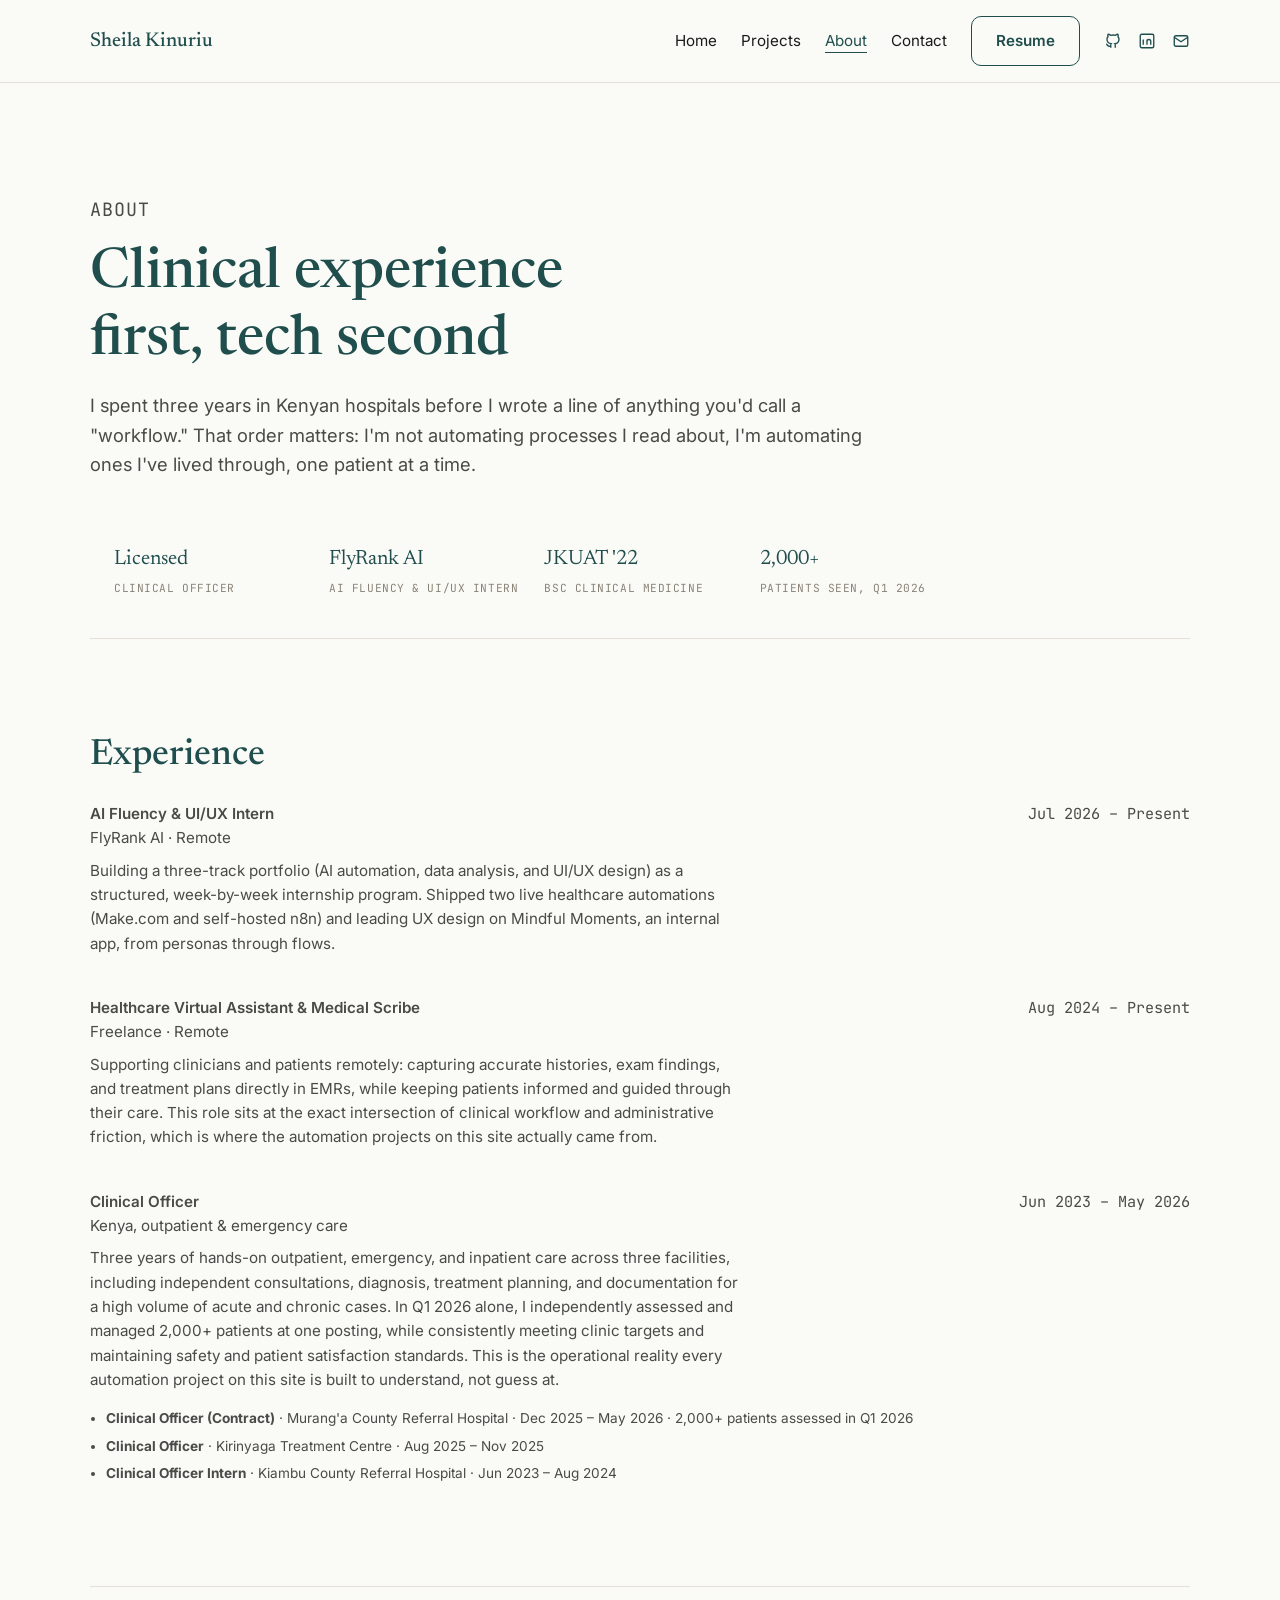
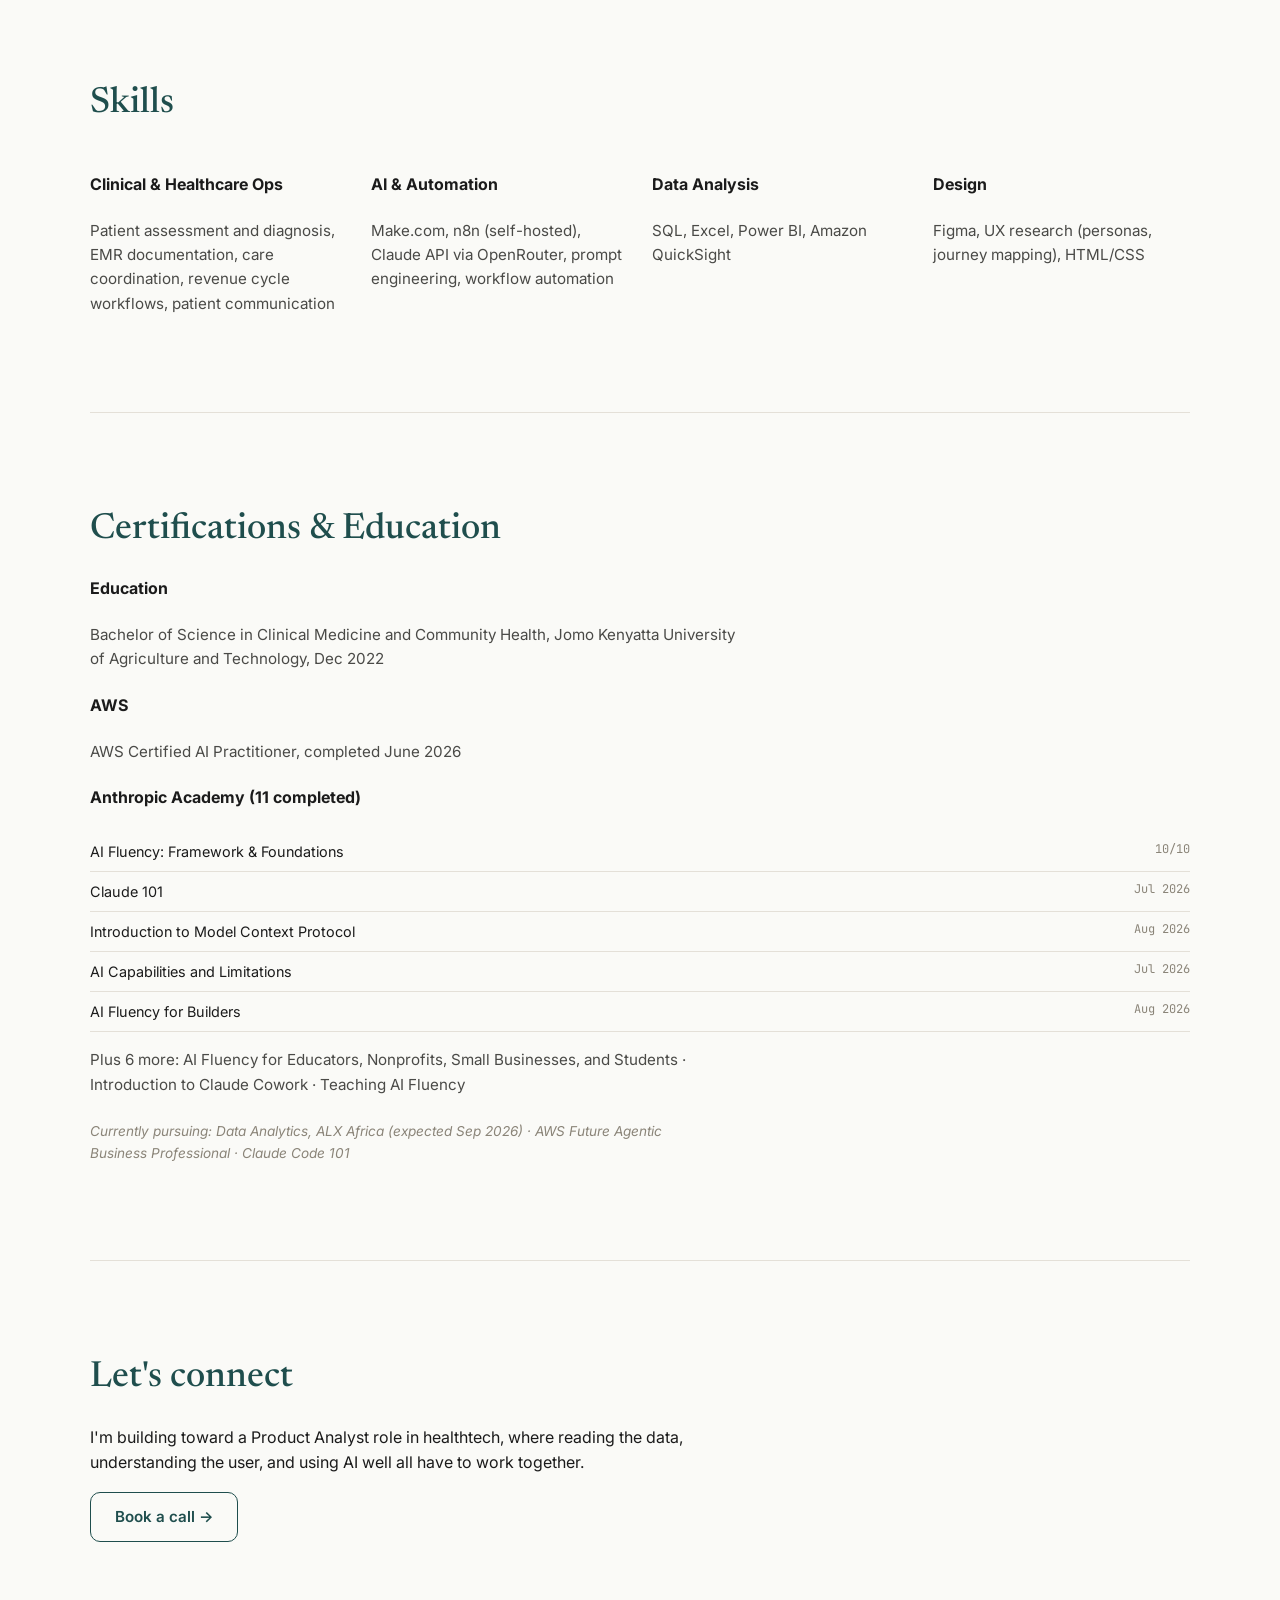
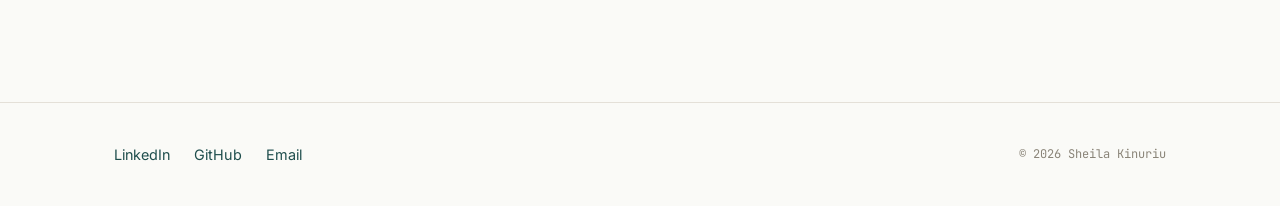
==== commit ea57acaa: "Generalize freelance role, remove Upwork-specific reference" ====
--- a/about.html
+++ b/about.html
@@ -94,7 +94,7 @@
         <div class="exp-header">
           <div>
             <p class="exp-role">Healthcare Virtual Assistant &amp; Medical Scribe</p>
-            <p class="exp-org">Upwork · Freelance, Remote</p>
+            <p class="exp-org">Freelance · Remote</p>
           </div>
           <p class="exp-dates">Aug 2024 – Present</p>
         </div>
